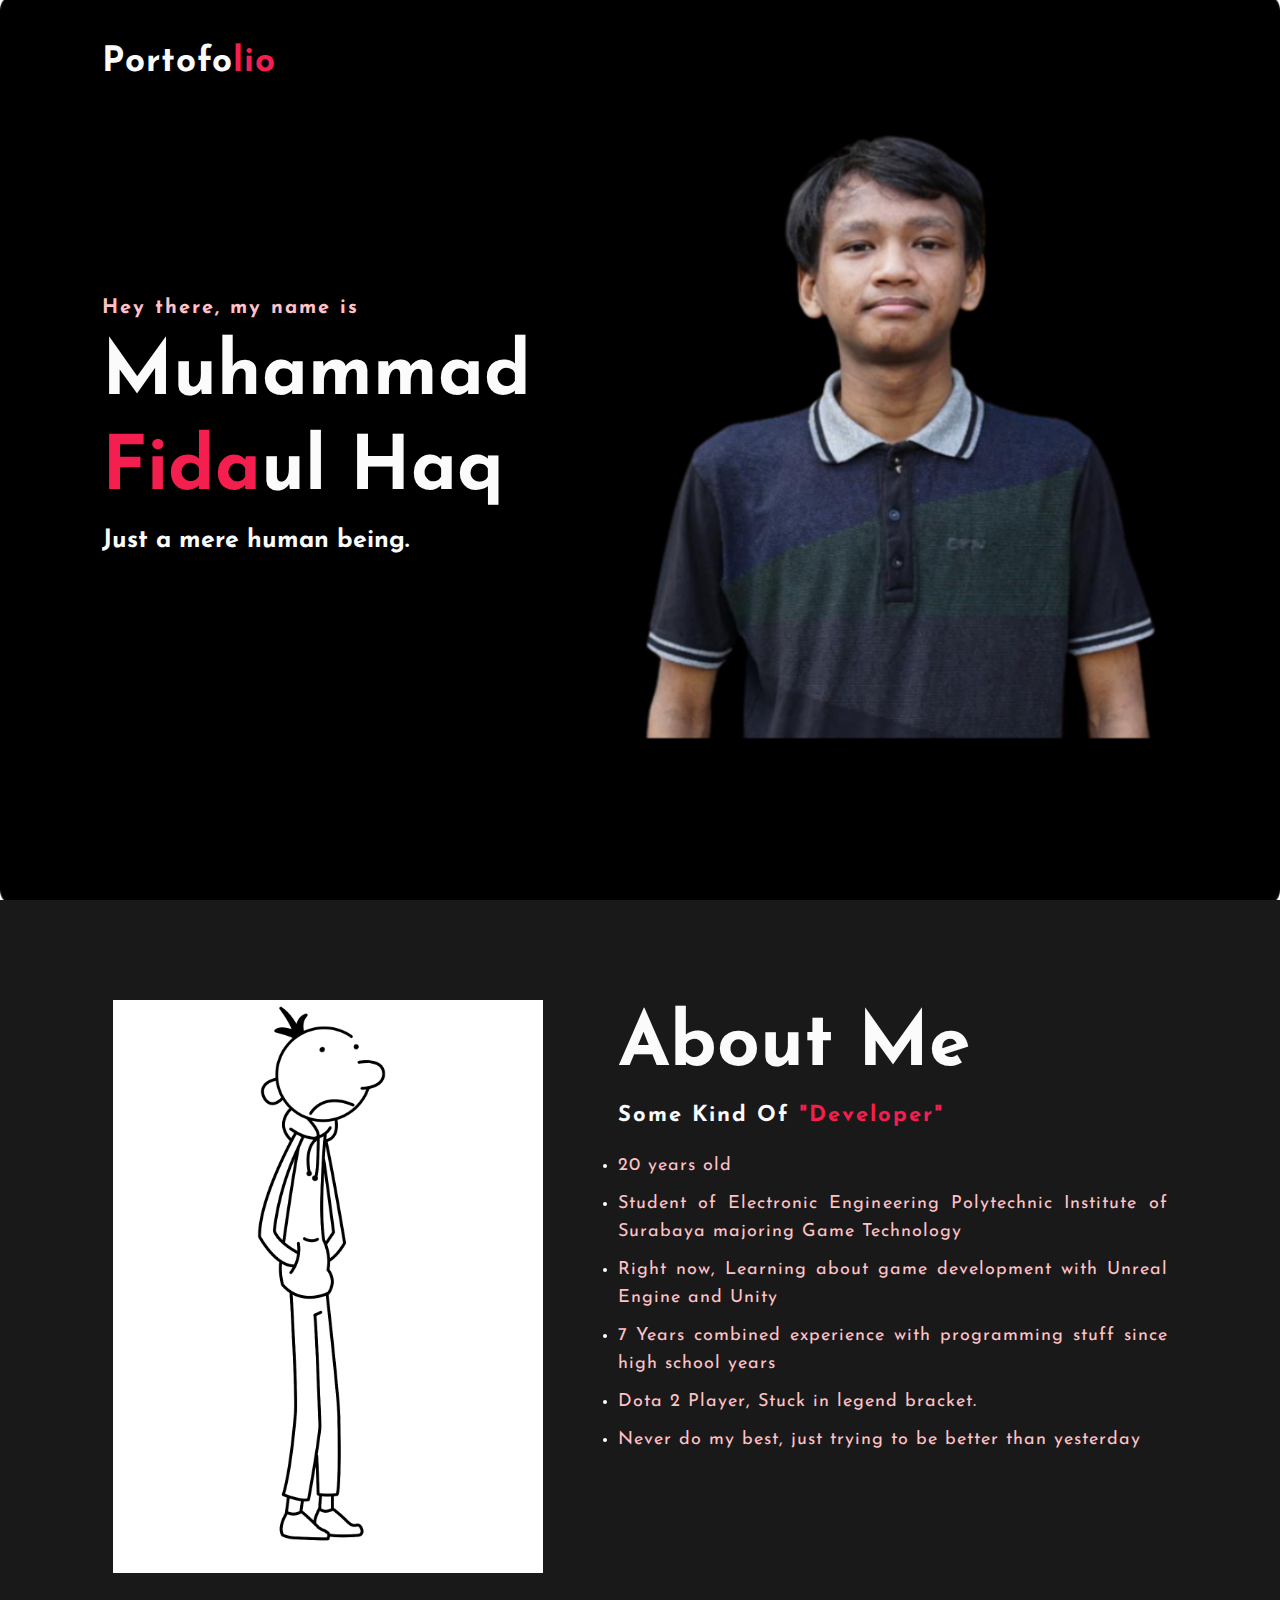
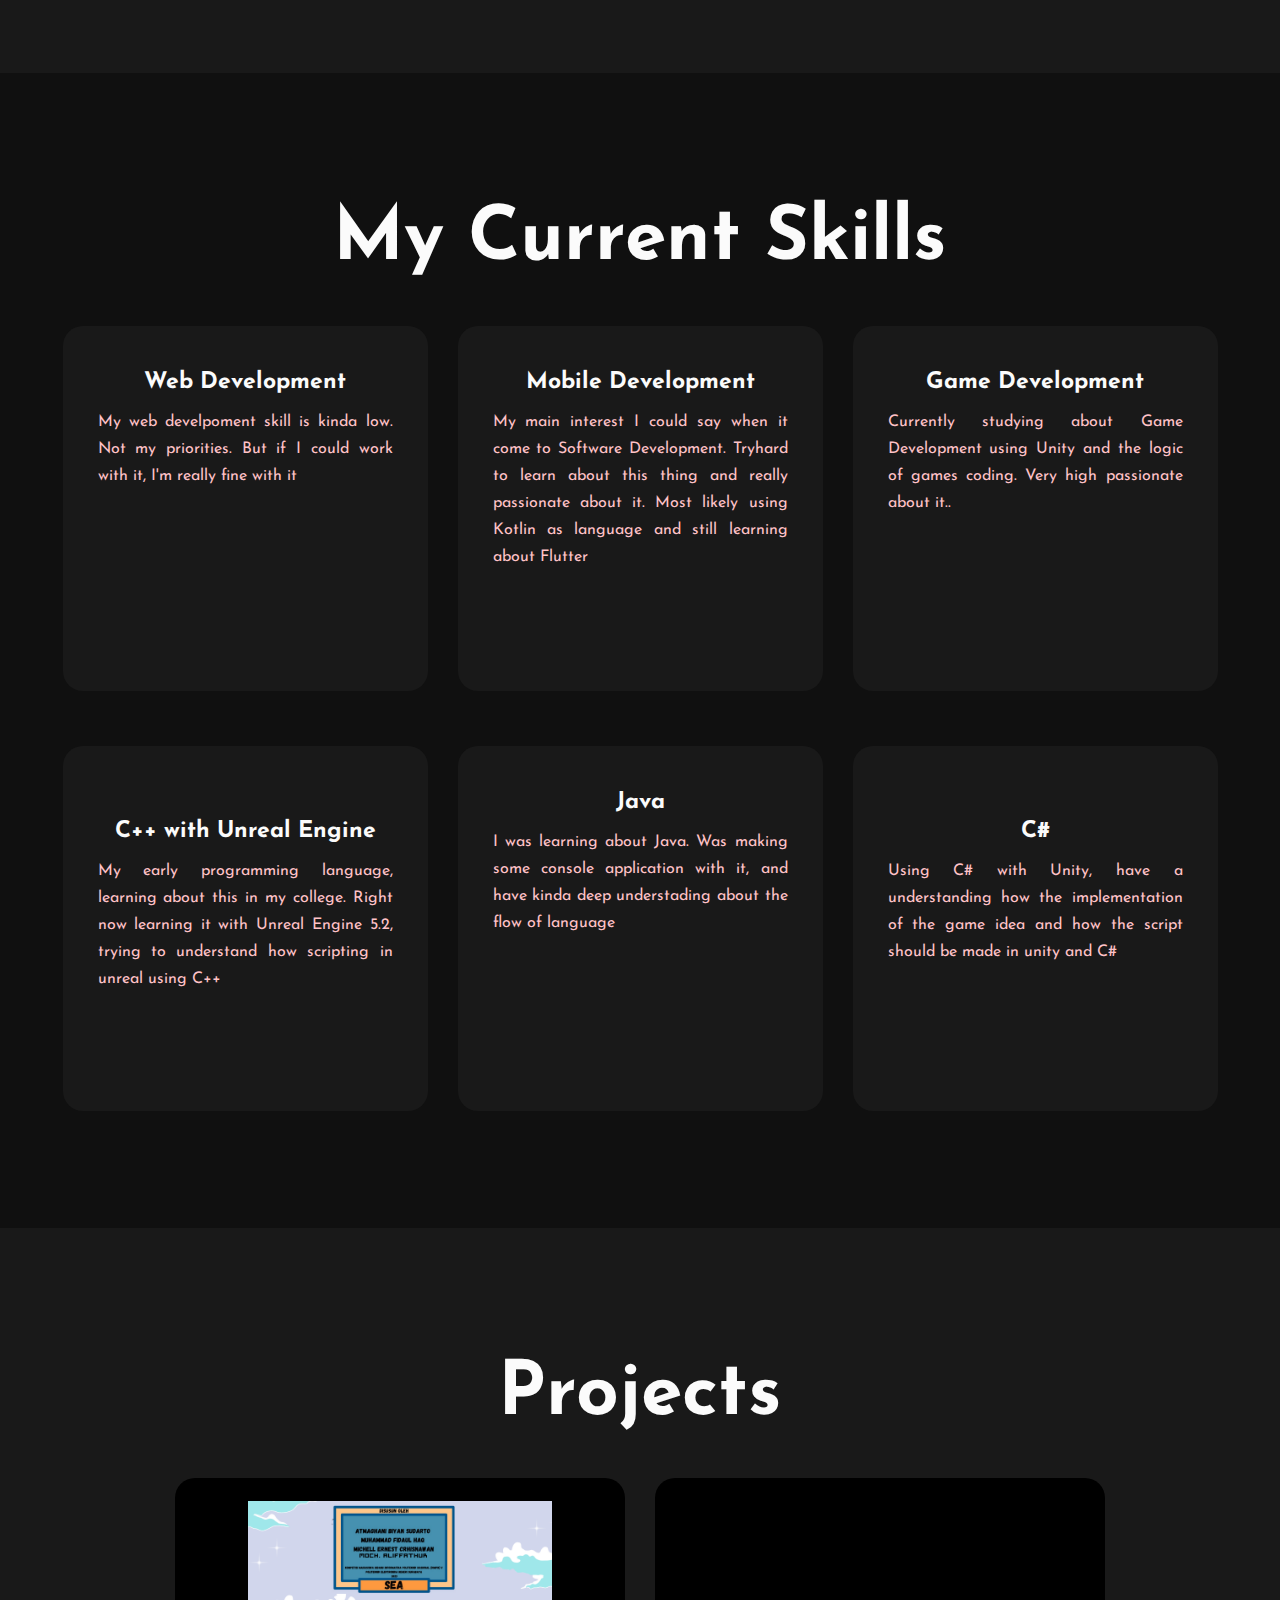
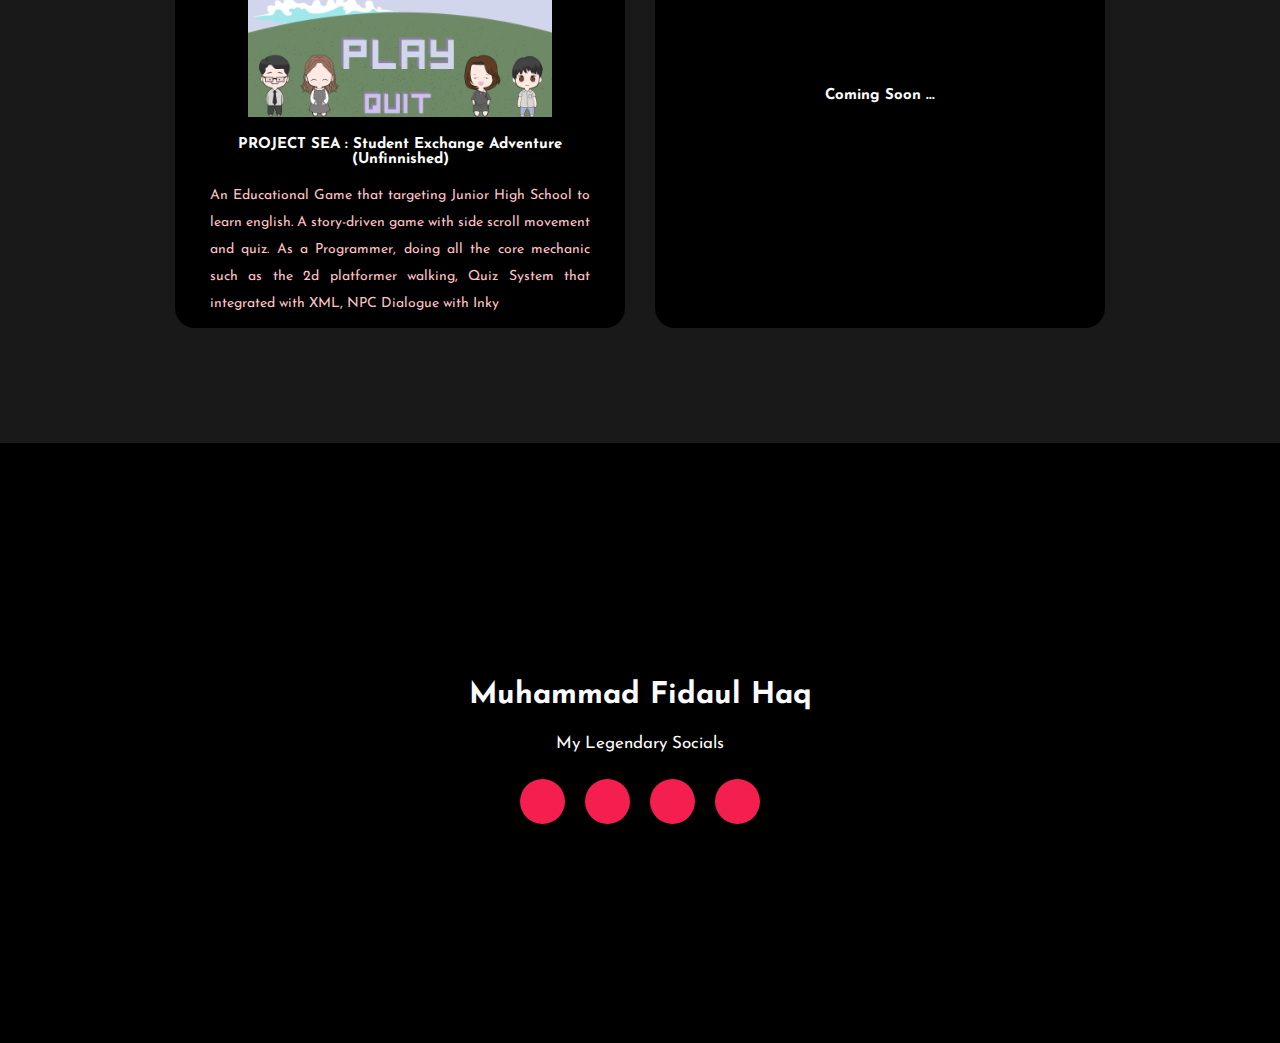
==== index.html @ 902f580b "update 2" ====
<html lang="en">

<head>
    <title>Fidaul Haq</title>
    <link rel="stylesheet" type="text/css" href="css/style.css">

    <link rel="preconnect" href="https://fonts.gstatic.com">
    <link rel="stylesheet"
        href="https://fonts.googleapis.com/css?family=Josefin+Sans:ital,wght@0,100;0,200;0,300;0,400;0,500;0,600;0,700;1,100;1,200;1,300;1,400;1,500;1,600;1,700&display=swap">

    <link rel="stylesheet" href="https://cdnjs.cloudflare.com/ajax/libs/font-awesome/6.3.0/css/all.min.css"
        integrity="sha512-SzlrxWUlpfuzQ+pcUCosxcglQRNAq/DZjVsC0lE40xsADsfeQoEypE+enwcOiGjk/bSuGGKHEyjSoQ1zVisanQ=="
        crossorigin="anonymous" referrerpolicy="no-referrer" />
</head>


<body>
    <!-- hero Section Start-->
    <div class="hero">
        <nav>
            <h2 class="logo">Portofo<span>lio</span></h2>
            <!-- <ul>
                <li><a href="#">Home</a></li>
                <li><a href="#">About Us</a></li>
                <li><a href="#">Services</a></li>
                <li><a href="#">Skills</a></li>
                <li><a href="#">Contact Us</a></li>
            </ul>
            <a href="#" class="btn">Subscribe</a> -->
        </nav>
        <div class="content">
            <h4>Hey there, my name is</h4>
            <h1>Muhammad</h1>
            <h1><span>Fida</span>ul Haq</h1>
            <h3>Just a mere human being.</h3>
            <!-- <div class="newsletter">
                <form>
                    <input type="email" name="email" id="email" placeholder="Enter your Email">
                    <input type="submit" name="Submit" value="Let's Start">
                </form>
            </div> -->

        </div>
    </div>

    <!-- About Section start -->
    <section class="about">
        <div class="main">
            <img src="img/feeduck.png">
            <div class="about-text" style="margin-bottom: 100px;">
                <h2>About Me</h2>
                <h5>Some kind of <span>"Developer"</span></h5>
                <ul style="list-style-type: disc; color: white;">
                    <li>
                        <p style="margin-bottom: 10px;">
                            20 years old
                        </p>
                    </li>
                    <li>
                        <p style="margin-bottom: 10px;">
                            Student of Electronic Engineering Polytechnic Institute of Surabaya majoring Game Technology
                        </p>
                    </li>
                    <li>
                        <p style="margin-bottom: 10px;">
                            Right now, Learning about game development with Unreal Engine and Unity
                        </p>
                    </li>
                    <li>
                        <p style="margin-bottom: 10px;">
                            7 Years combined experience with programming stuff since high school years
                        </p>
                    </li>
                    <li>
                        <p style="margin-bottom: 10px;">
                            Dota 2 Player, Stuck in legend bracket.
                        </p>
                    </li>
                    <li>
                        <p style="margin-bottom: 10px;">
                            Never do my best, just trying to be better than yesterday
                        </p>
                    </li>
                </ul>

                <!-- <button type="button">Let's Talk</button> -->
            </div>

        </div>

    </section>
    <div class="service">
        <div class="title">
            <h2>My Current Skills</h2>
        </div>
        <div class="box">
            <div class="card">
                <i class="fa-solid fa-bars"></i>
                <h5>Web Development</h5>
                <div class="pra">
                    <p>My web develpoment skill is kinda low. Not my priorities. But if I could work with it, I'm really
                        fine with it</p>
                </div>
            </div>
            <div class="card">
                <i class="fa-solid fa-mobile"></i>
                <h5>Mobile Development</h5>
                <div class="pra">
                    <p>My main interest I could say when it come to Software Development. Tryhard to learn about this
                        thing
                        and really passionate about it. Most
                        likely using Kotlin as language and still learning about Flutter</p>
                    <!-- <p style="text-align: center;">
                        <a class="button" href="#">Read More</a>
                    </p> -->
                </div>
            </div>
            <div class="card">
                <i class="fa-brands fa-unity"></i>
                <h5>Game Development</h5>
                <div class="pra">
                    <p>Currently studying about Game Development using Unity and the logic of games coding. Very high
                        passionate about it..</p>
                    <!-- <p style="text-align: center;">
                        <a class="button" href="#">Read More</a>
                    </p> -->
                </div>
            </div>
        </div>
    </div>
    <div class="service" style="margin-top: -180px;">
        <div class="box">
            <div class="card">
                <div class="side-block">
                    <i class="fa-solid fa-c" style="display: inline-block;"></i>
                    <i class="fa-solid fa-plus" style="display: inline-block; "></i>
                    <i class="fa-solid fa-plus" style="display: inline-block; "></i>
                    <i class="fa-solid fa-gamepad" style="display: inline-block; "></i>

                </div>
                <h5>C++ with Unreal Engine</h5>
                <div class="pra">
                    <p>My early programming language, learning about this in my college. Right now learning it with
                        Unreal Engine 5.2, trying to
                        understand how scripting in unreal using C++</p>
                </div>
            </div>
            <div class="card"><i class="fa-brands fa-java"></i></i>
                <h5>Java</h5>
                <div class="pra">
                    <p>I was learning about Java. Was making some console application with it, and have kinda deep
                        understading about the flow of language</p>
                </div>
            </div>
            <div class="card"><i class="fa-brands fa-c" style="display: inline-block"></i>
                <i class="fa-brands fa-hashtag" style="display: inline-block"></i>
                </i>
                <h5>C#</h5>
                <div class="pra">
                    <p>Using C# with Unity, have a understanding how the implementation of the game idea and how the
                        script should be made in unity and C#</p>
                </div>
            </div>
        </div>
    </div>
    <div class="project">
        <div class="title">
            <h2>Projects</h2>
        </div>
        <div class="project-box">
            <div class="project-card" style="height: 450px; width: 450px; padding-top: 22.5px;">
                <img src="img/wpg2.png" alt="WPG 2" style="max-width: 80%; max-height: 80%;margin-bottom: 20px;">
                <!-- <i class="fa-solid fa-question"></i> -->
                <h5 style="text-align: center;font-size: 15px;">PROJECT SEA : Student Exchange Adventure (Unfinnished)
                </h5>
                <div class="pra">
                    <p style="font-size: 14px;">
                        <!-- color: #FFC2C7;
                            font-size: 16px;
                            line-height: 27px;
                            margin-bottom: 25px;
                            text-align: justify; -->
                        An Educational Game that targeting Junior High School to learn
                        english. A story-driven game with side scroll movement and quiz. As a Programmer, doing all the
                        core mechanic such as the 2d platformer walking, Quiz System that integrated with XML, NPC
                        Dialogue with Inky
                    </p>
                </div>
            </div>
            <div class="project-card"
                style="height: 450px; width: 450px; text-align: center; align-items: center; justify-content: center; display: flex;">
                <h5 style="text-align: center;font-size: 15px; ">Coming Soon ... </h5>
                <div class="pra">
                    <p style="font-size: 14px;">
                </div>
            </div>
        </div>
    </div>
    <!-- <div class="contact-me">
        <p>Let Me Get You A Beautiful Website.</p>
        <a href="#" class="button-two">Hire Me</a>
    </div> -->
    <footer>
        <p>Muhammad Fidaul Haq</p>
        <p>My Legendary Socials</p>
        <div class="social">
            <a href="https://www.instagram.com/alhaqfida322/"><i class="fa-brands fa-instagram"></i></a>
            <a href="https://www.linkedin.com/in/fidaulhaq"><i class="fa-brands fa-linkedin"></i></a>
            <a href="https://github.com/fida501"><i class="fa-brands fa-github"></i></a>
            <a href="https://steamcommunity.com/id/Vivalafida"><i class="fa-brands fa-steam"></i></a>

        </div>
        <!-- <p class=" end">Last Updated : October 2023</p> -->

    </footer>

</body>

</html>


<!-- 
<p>Hi, my name is Fida' and right now I am a college student currently studying about game technology at
    PENS
    in Indonesia.
    Right now my focus is on learning about game development and I have a kind of solid understanding of
    programming languages and
    software
    development from
    my time as a software engineering vocational student at SMKN1 Surabaya, Indonesia. During my
    studies, I
    have also gained
    experience in developing mobile apps and web apps. However, I think if I could choose, I would
    choose
    mobile Development
    because I really interested in it. I am eager to apply my skills and knowledge to a role in game
    or
    mobile app
    development, where I can contribute to creating exciting and innovative products.</p> -->
---- css/style.css ----
* {
    padding: 0;
    margin: 0;
    font-family: 'Josefin Sans', sans-serif;
    box-sizing: border-box;
}

.hero {
    height: 100vh;
    width: 100%;
    background-image: url(../img/background.png);
    background-size: cover;
    background-position: center;
}

nav {
    display: flex;
    align-items: center;
    justify-content: space-between;
    padding-top: 45px;
    padding-left: 8%;
    padding-right: 8%;
}

.logo {
    color: #FBFBFB;
    font-size: 35px;
    letter-spacing: 1px;
    cursor: pointer;

}

span {
    color: #F41F4E;
}

nav ul li {
    list-style-type: none;
    display: inline-block;
    padding: 10px 25px;
}

nav ul li a {
    color: #FBFBFB;
    text-decoration: none;
    font-weight: bold;
    text-transform: capitalize;
}

nav ul li a:hover {
    color: #F41F4E;
    transition: 0.4s;
}

.btn {
    background-color: #F41F4E;
    color: #FBFBFB;
    text-decoration: none;
    border: 2px solid transparent;
    font-weight: bold;
    padding: 10px 25px;
    border-radius: 30px;
    transition: transform .4s;
}

.btn:hover {
    transform: scale(1.2);
}

.content {
    position: absolute;
    top: 50%;
    left: 8%;
    transform: translateY(-50%);
}

h1 {
    color: #FBFBFB;
    margin: 20px 0px 20px;
    font-size: 75px;
}

h3 {
    color: #FBFBFB;
    font-size: 25px;
    margin-bottom: 50px;
}

h4 {
    color: #FFC2C7;
    letter-spacing: 2px;
    font-size: 20px;
}

.newsletter form {
    width: 380px;
    max-width: 100%;
    position: relative;
}

.newsletter form input:first-child {
    display: inline-block;
    width: 100%;
    padding: 14px 130px 14px 15px;
    border: 2px solid #F41F4E;
    outline: none;
    border-radius: 30px;
}

.newsletter form input:last-child {
    position: absolute;
    display: inline-block;
    outline: none;
    border: none;
    padding: 10px 30px;
    border-radius: 30px;
    background-color: #F41F4E;
    color: #FBFBFB;
    box-shadow: 0px 0px 5px #000, 0px 0px 15px #858585;
    top: 6px;
    right: 6px;
}

.about {
    width: 100%;
    padding: 100px 0px;
    background-color: #191919;

}

.about img {
    height: auto;
    width: 430px;
}

.about-text {
    width: 550px;
}

.main {
    width: 1130px;
    max-width: 95%;
    margin: 0 auto;
    display: flex;
    align-items: center;
    justify-content: space-around;
}

.about-text h2 {
    color: #FBFBFB;
    font-size: 75px;
    text-transform: capitalize;
    margin-bottom: 20px;
}

.about-text h5 {
    color: #FBFBFB;
    letter-spacing: 2px;
    font-size: 22px;
    margin-bottom: 25px;
    text-transform: capitalize;
}

.about-text p {
    color: #FFC2C7;
    letter-spacing: 1px;
    line-height: 28px;
    font-size: 18px;
    margin-bottom: 45px;
    text-align: justify;
}

button {
    background-color: #F41F4E;
    color: #FBFBFB;
    text-decoration: none;
    border: 2px solid transparent;
    font-weight: bold;
    padding: 13px 30px;
    border-radius: 30px;
    transition: .4s;
}

button:hover {
    background-color: transparent;
    border: 2px solid #F41F4E;
    cursor: pointer;
}

.service {
    background: #101010;
    width: 100%;
    padding: 100px 0px;
}

.title h2 {
    color: #FBFBFB;
    font-size: 75px;
    width: 1130px;
    margin: 30px auto;
    text-align: center;
}

.box {
    display: flex;
    justify-content: center;
    align-items: center;
    min-height: 400px;
}

.card {
    height: 365px;
    width: 365px;
    padding: 20px 35px;
    background: #191919;
    border-radius: 20px;
    margin: 15px;
    position: relative;
    overflow: hidden;
    text-align: center;
}

.card i {
    font-size: 50px;
    display: block;
    text-align: center;
    margin: 25px 0px;
    color: #F41F4E;
}

h5 {
    color: #FBFBFB;
    font-size: 23px;
    margin-bottom: 15px;
}

.pra p {
    color: #FFC2C7;
    font-size: 16px;
    line-height: 27px;
    margin-bottom: 25px;
    text-align: justify;
}

.card .button {
    background-color: #F41F4E;
    color: #FBFBFB;
    text-decoration: none;
    border: 2px solid transparent;
    font-weight: bold;
    padding: 9px 22px;
    border-radius: 30px;
    transition: .4s;
}

.card .button:hover {
    background-color: transparent;
    border: 2px solid #F41F4E;
    cursor: pointer;
}

.contact-me {
    width: 100%;
    height: 290px;
    background: #191919;
    display: flex;
    align-items: center;
    flex-direction: column;
    justify-content: center;
}

.contact-me p {
    color: #FBFBFB;
    font-size: 30px;
    font-weight: bold;
    margin-bottom: 25px;
    text-align: justify;
}

.contact-me .button-two {
    background-color: #F41F4E;
    color: #FBFBFB;
    text-decoration: none;
    border: 2px solid transparent;
    font-weight: bold;
    padding: 9px 22px;
    border-radius: 30px;
    transition: .4s;
}

.contact-me .button-two:hover {
    background-color: transparent;
    border: 2px solid #F41F4E;
    cursor: pointer;
}

footer {
    position: relative;
    width: 100%;
    height: 600px;
    background: #000;
    display: flex;
    flex-direction: column;
    align-items: center;
    justify-content: center;
}

footer p:nth-child(1) {
    margin-top: 40px;
    font-size: 30px;
    color: #FBFBFB;
    margin-bottom: 20px;
    font-weight: bold;
}

footer p:nth-child(2) {
    font-size: 17px;
    color: #FBFBFB;
    width: 500px;
    text-align: center;
    line-height: 26px;

}

.social {
    display: flex;
}

.social a {
    width: 45px;
    height: 45px;
    display: flex;
    align-items: center;
    justify-content: center;
    background: #F41F4E;
    border-radius: 50%;
    margin: 22px 10px;
    color: #FBFBFB;
    text-decoration: none;
    font-size: 20px;
}

.social a:hover {
    transform: scale(1.3);
    transition: .3s;
}

.end-div .end {
    position: absolute;
    color: #F41F4E;
    bottom: 35px;
    font-size: 14px;
}

.end {
    position: absolute;
    color: #F41F4E;
    bottom: 35px;
    font-size: 14px;
}

.project {
    background: #191919;
    width: 100%;
    padding: 100px 0px;
}

.project-box {
    display: flex;
    justify-content: center;
    align-items: center;
    min-height: 400px;
}

.project-card {
    height: 365px;
    width: 365px;
    padding: 20px 35px;
    background: #000;
    border-radius: 20px;
    margin: 15px;
    position: relative;
    overflow: hidden;
    text-align: center;
}

.project-card i {
    font-size: 50px;
    display: block;
    text-align: center;
    margin: 25px 0px;
    color: #F41F4E;
}

.project-card .button {
    background-color: #F41F4E;
    color: #FBFBFB;
    text-decoration: none;
    border: 2px solid transparent;
    font-weight: bold;
    padding: 9px 22px;
    border-radius: 30px;
    transition: .4s;
}
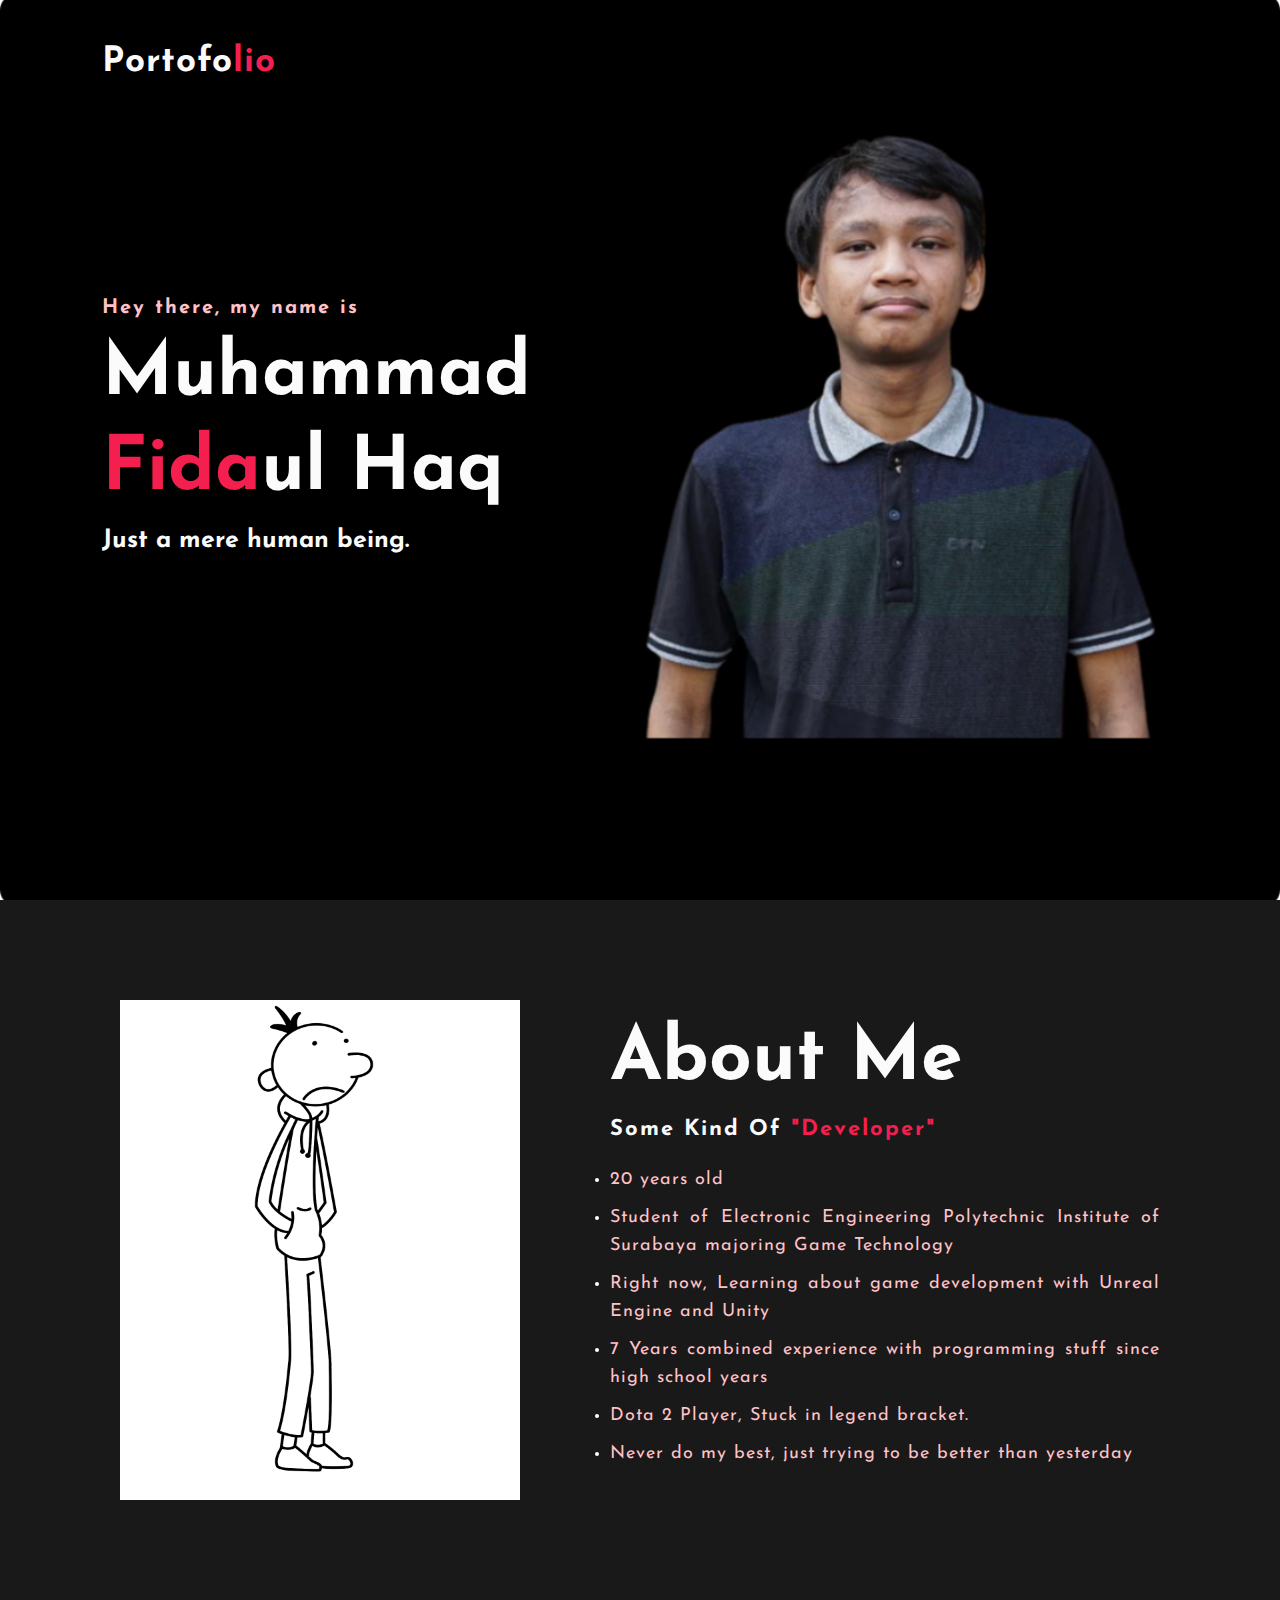
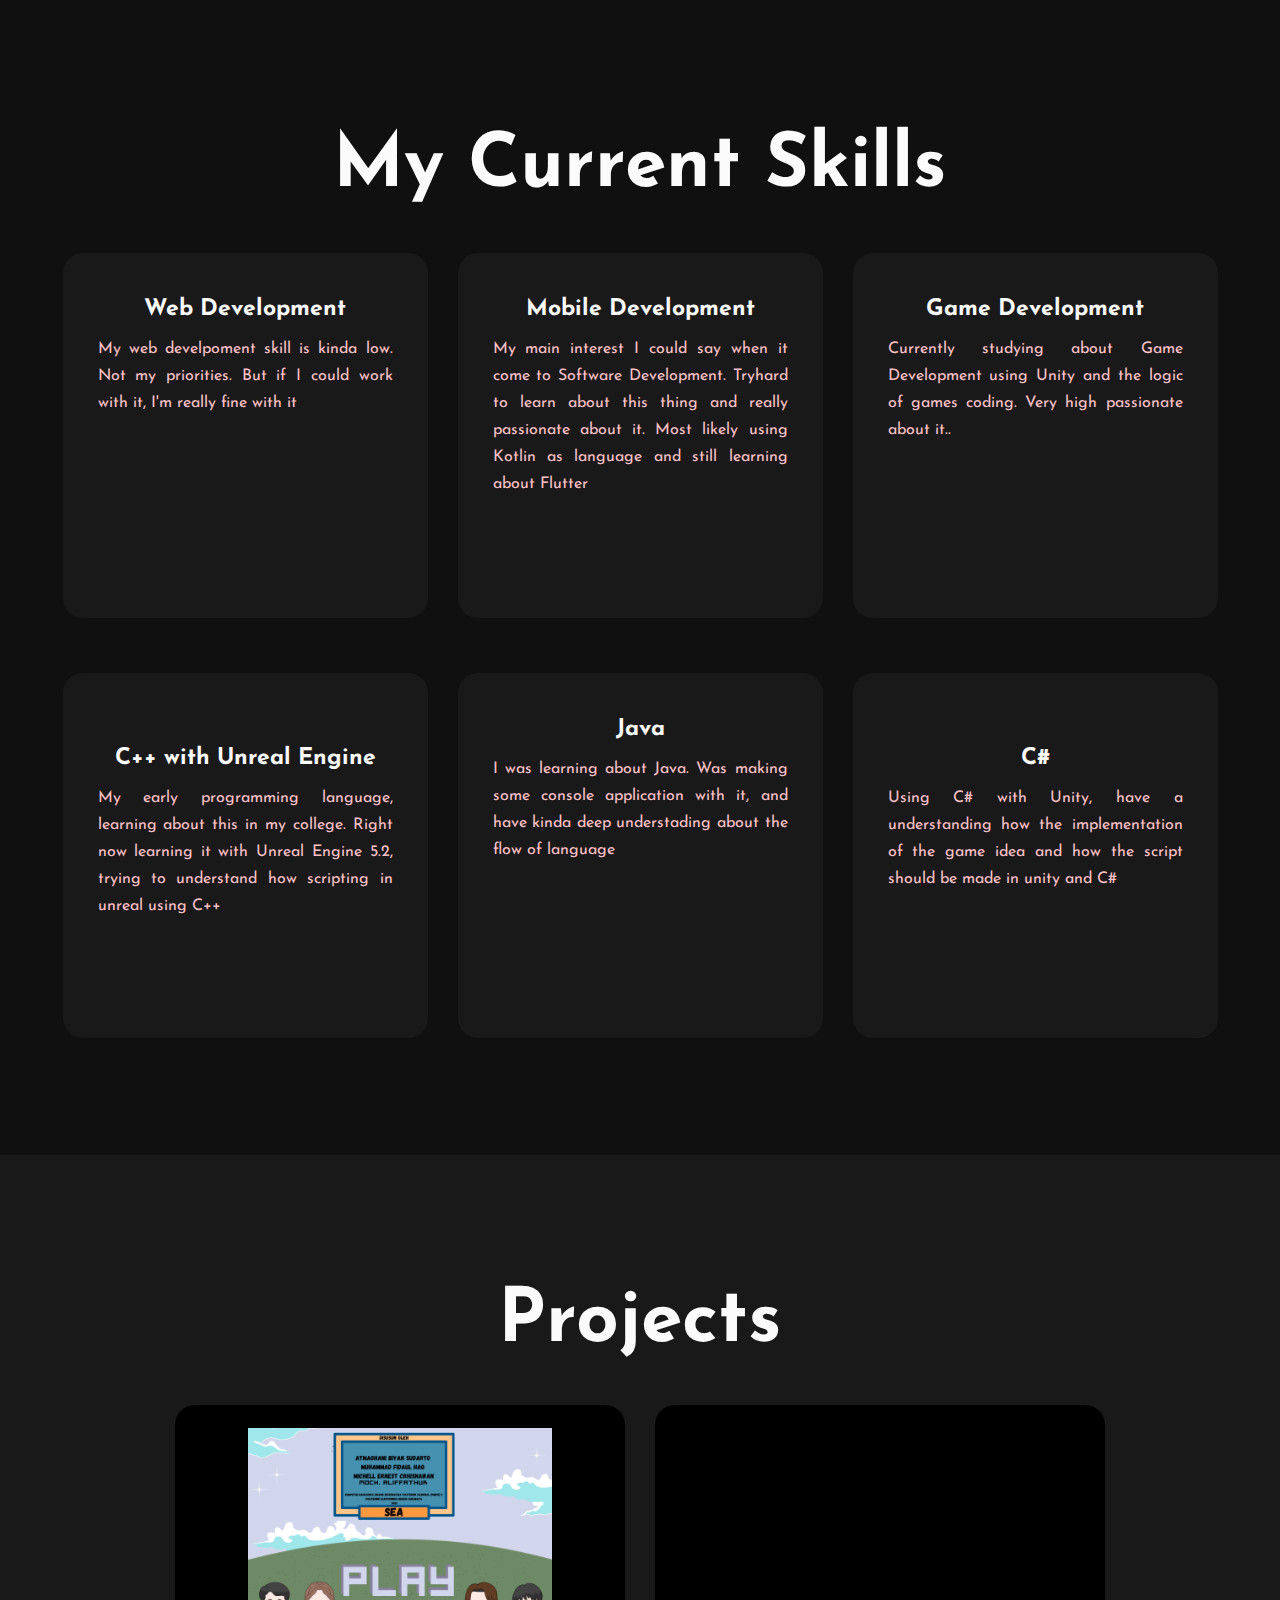
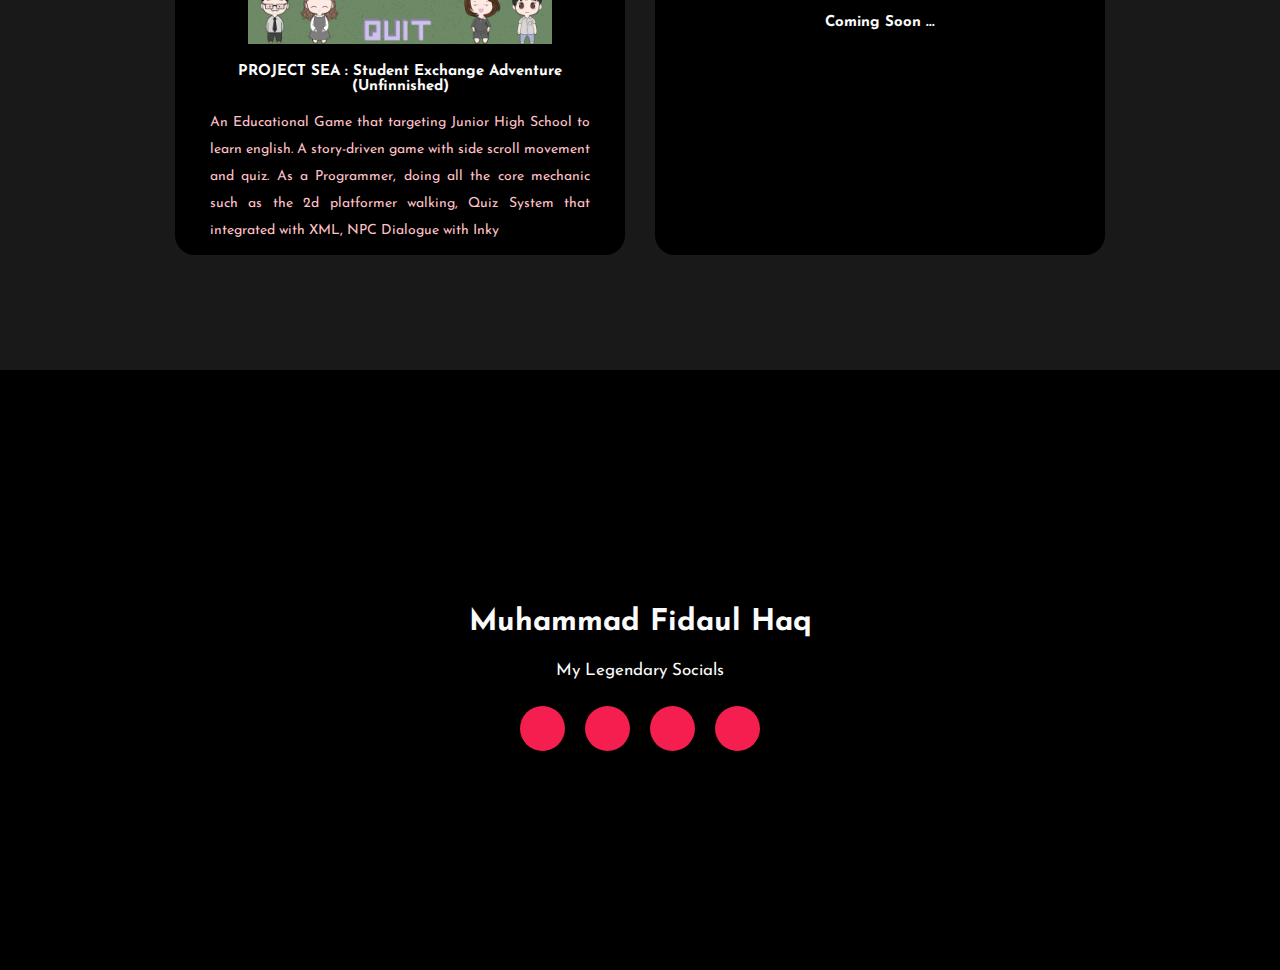
==== commit e4a42a61: "update" ====
--- a/index.html
+++ b/index.html
@@ -1,6 +1,7 @@
 <html lang="en">
 
 <head>
+    <meta name="viewport" content="width=device-width, initial-scale=1">
     <title>Fidaul Haq</title>
     <link rel="stylesheet" type="text/css" href="css/style.css">
 
@@ -47,7 +48,7 @@
     <section class="about">
         <div class="main">
             <img src="img/feeduck.png">
-            <div class="about-text" style="margin-bottom: 100px;">
+            <div class="about-text" style="">
                 <h2>About Me</h2>
                 <h5>Some kind of <span>"Developer"</span></h5>
                 <ul style="list-style-type: disc; color: white;">
--- a/css/style.css
+++ b/css/style.css
@@ -144,6 +144,11 @@
     display: flex;
     align-items: center;
     justify-content: space-around;
+}
+
+.main img {
+    width: 400px;
+    height: 500px;
 }
 
 .about-text h2 {
@@ -401,4 +406,21 @@
     padding: 9px 22px;
     border-radius: 30px;
     transition: .4s;
+}
+
+@media screen and (max-width: 600px) {
+    h1 {
+        font-size: 50px;
+    }
+
+    .main img {
+        width: 300px;
+        height: 500px;
+    }
+
+    .about {
+        width: 100%;
+        padding: 100px 0px;
+        background-color: #191919;
+    }
 }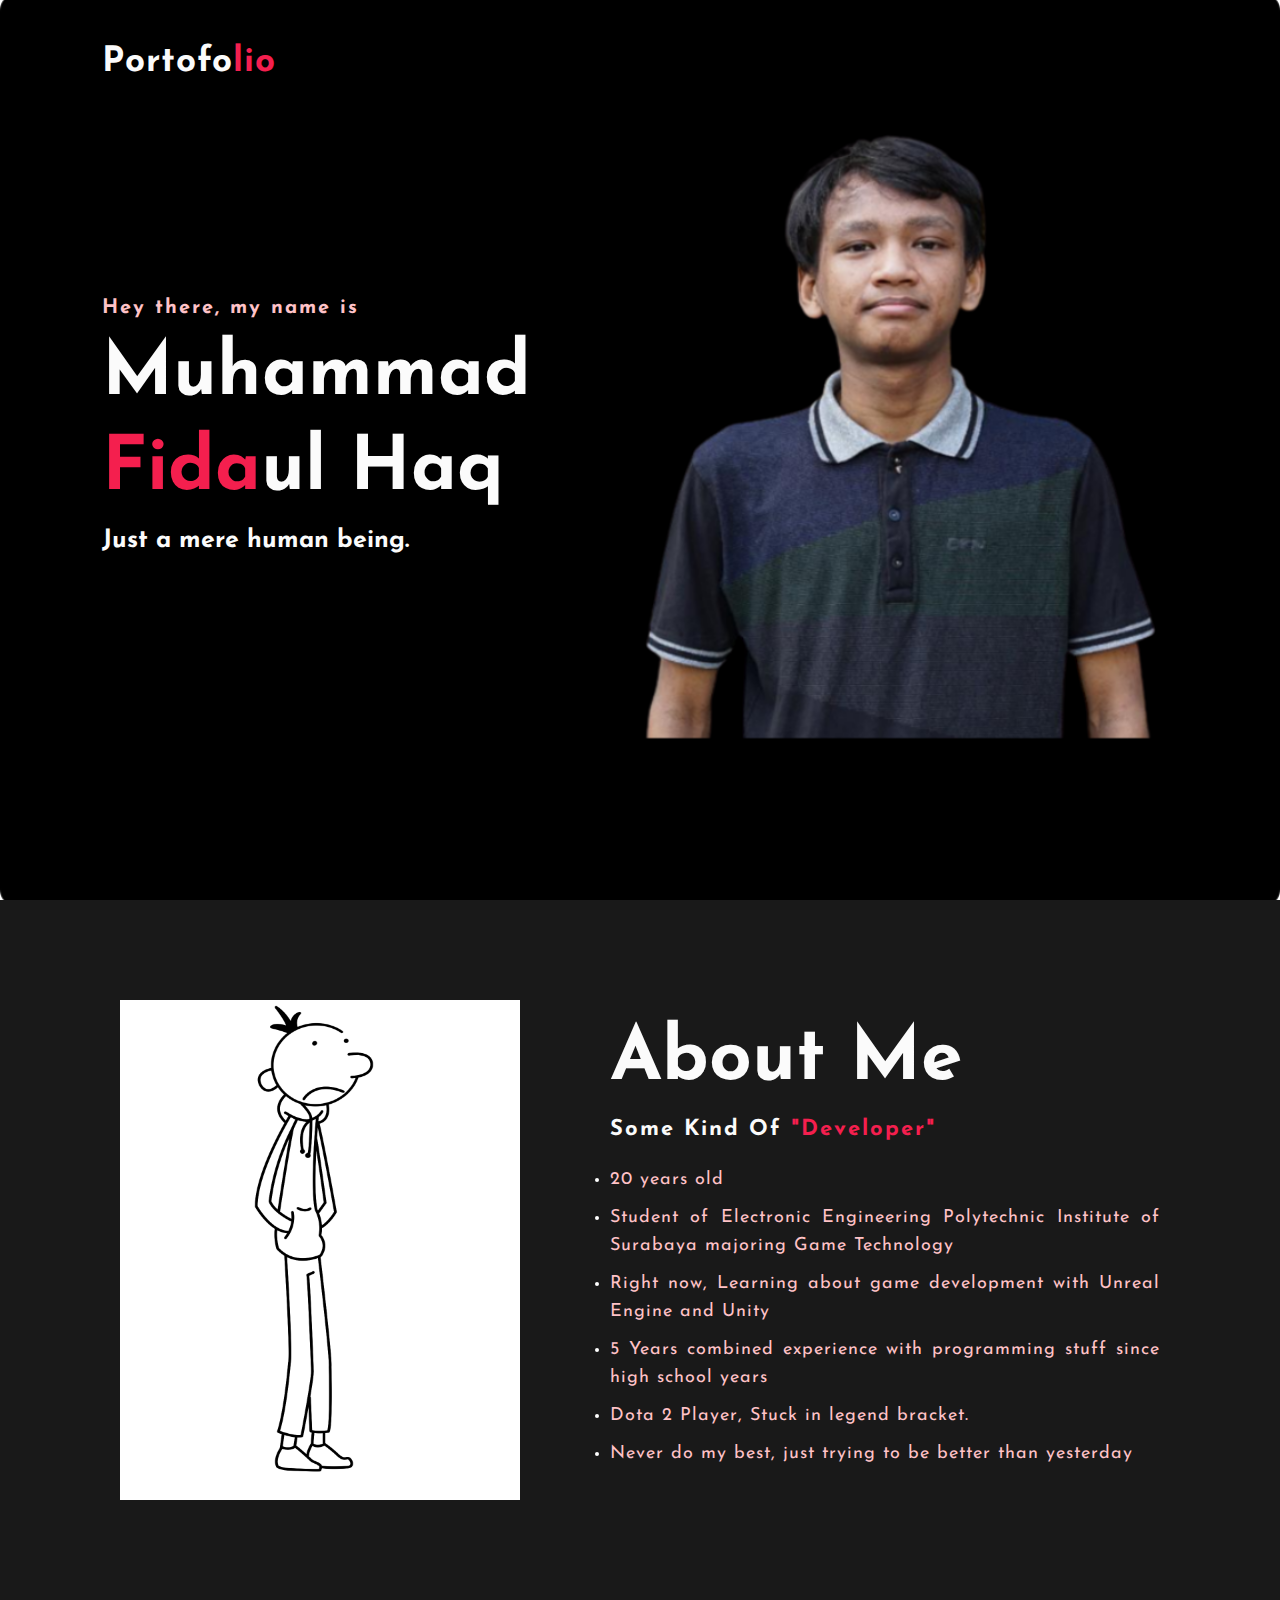
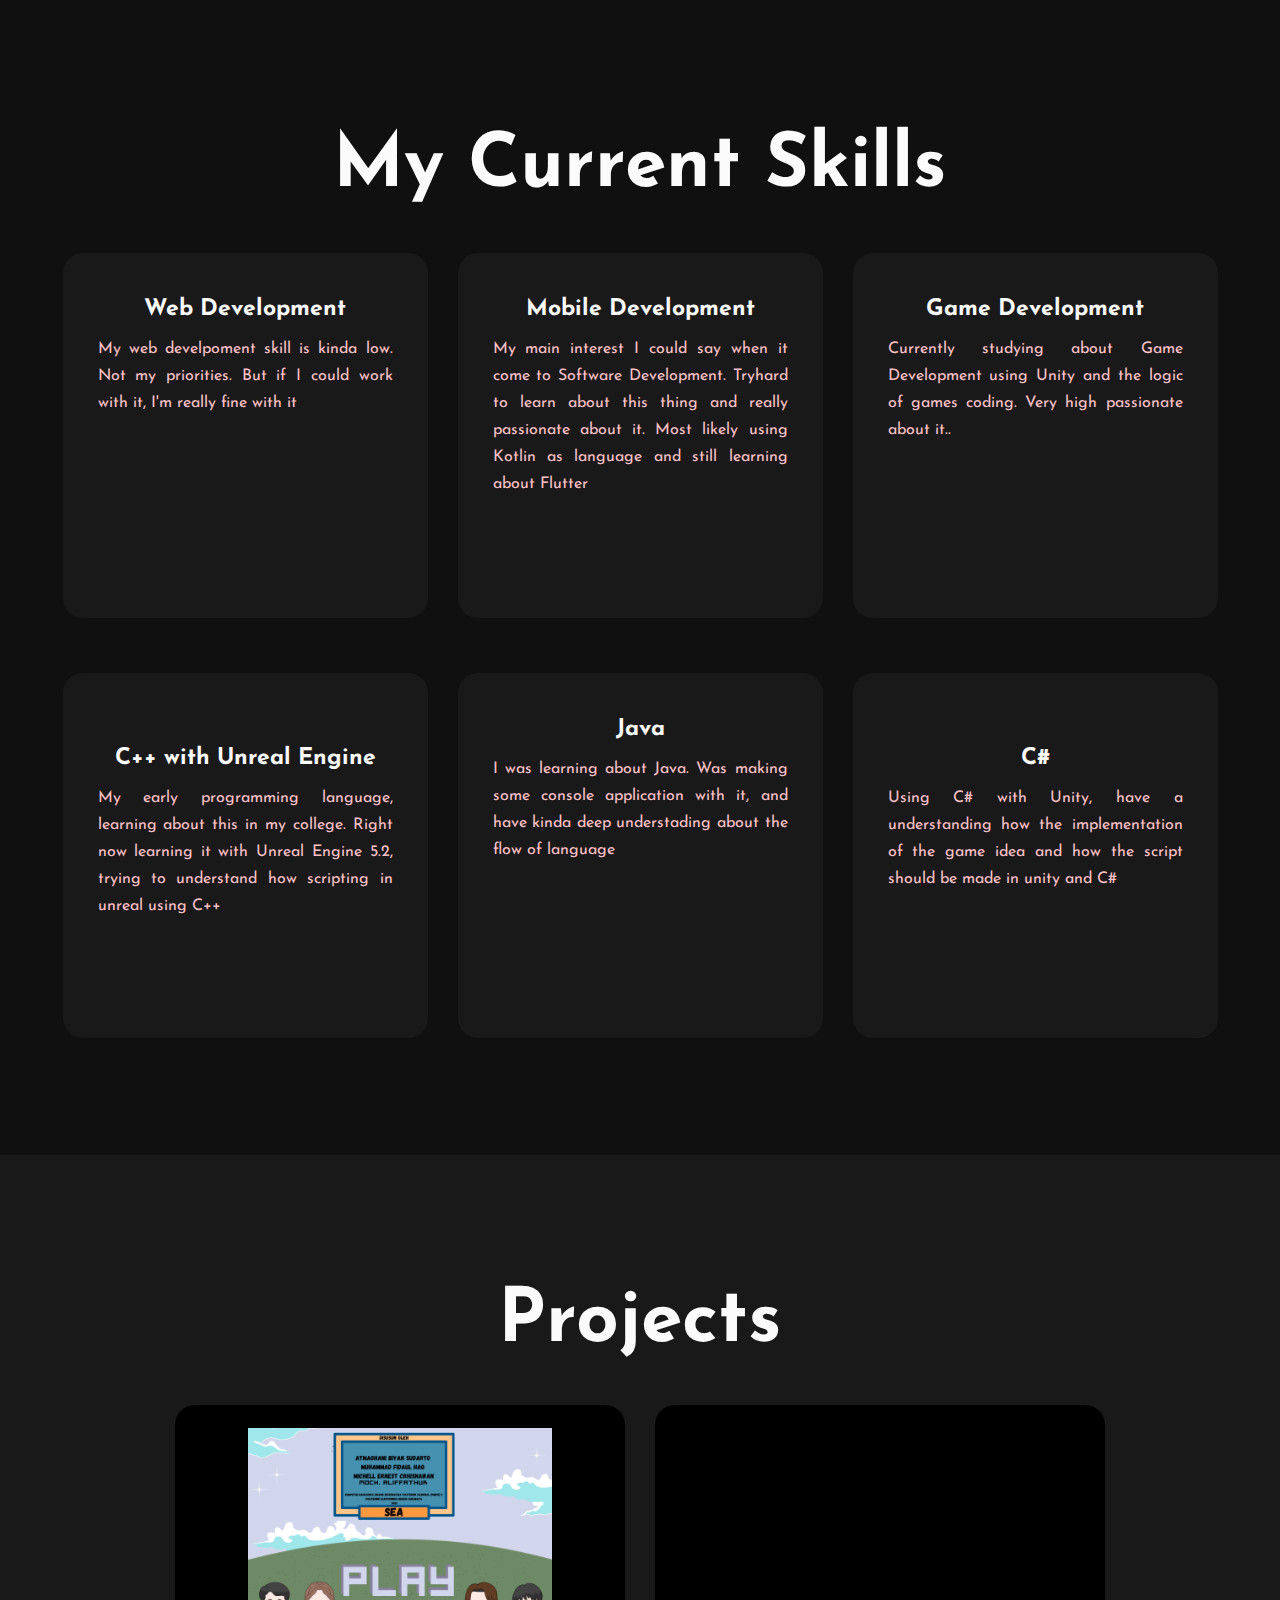
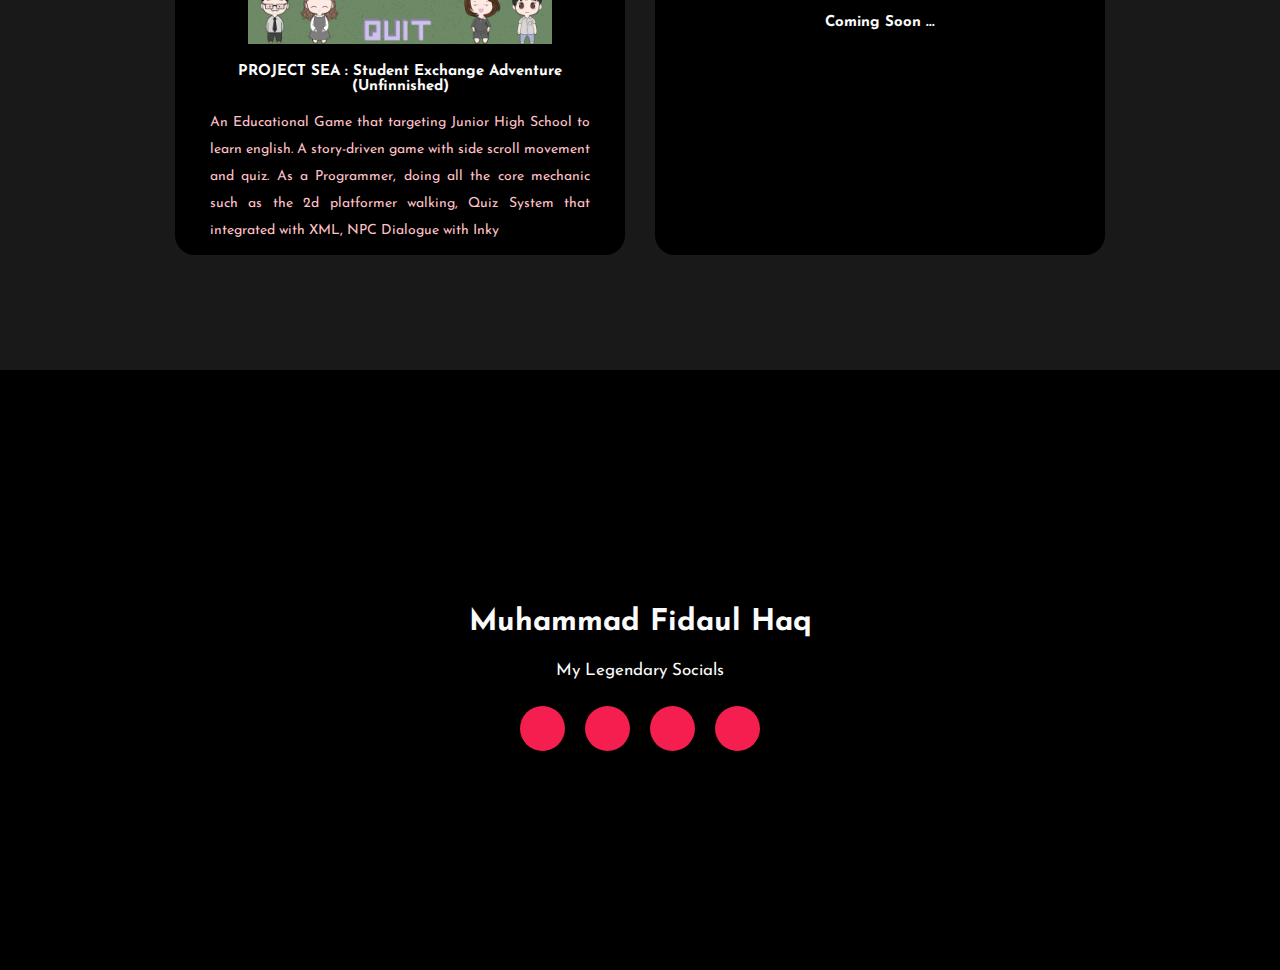
==== commit a5bb6ccb: "Update index.html" ====
--- a/index.html
+++ b/index.html
@@ -69,7 +69,7 @@
                     </li>
                     <li>
                         <p style="margin-bottom: 10px;">
-                            7 Years combined experience with programming stuff since high school years
+                            5 Years combined experience with programming stuff since high school years
                         </p>
                     </li>
                     <li>
